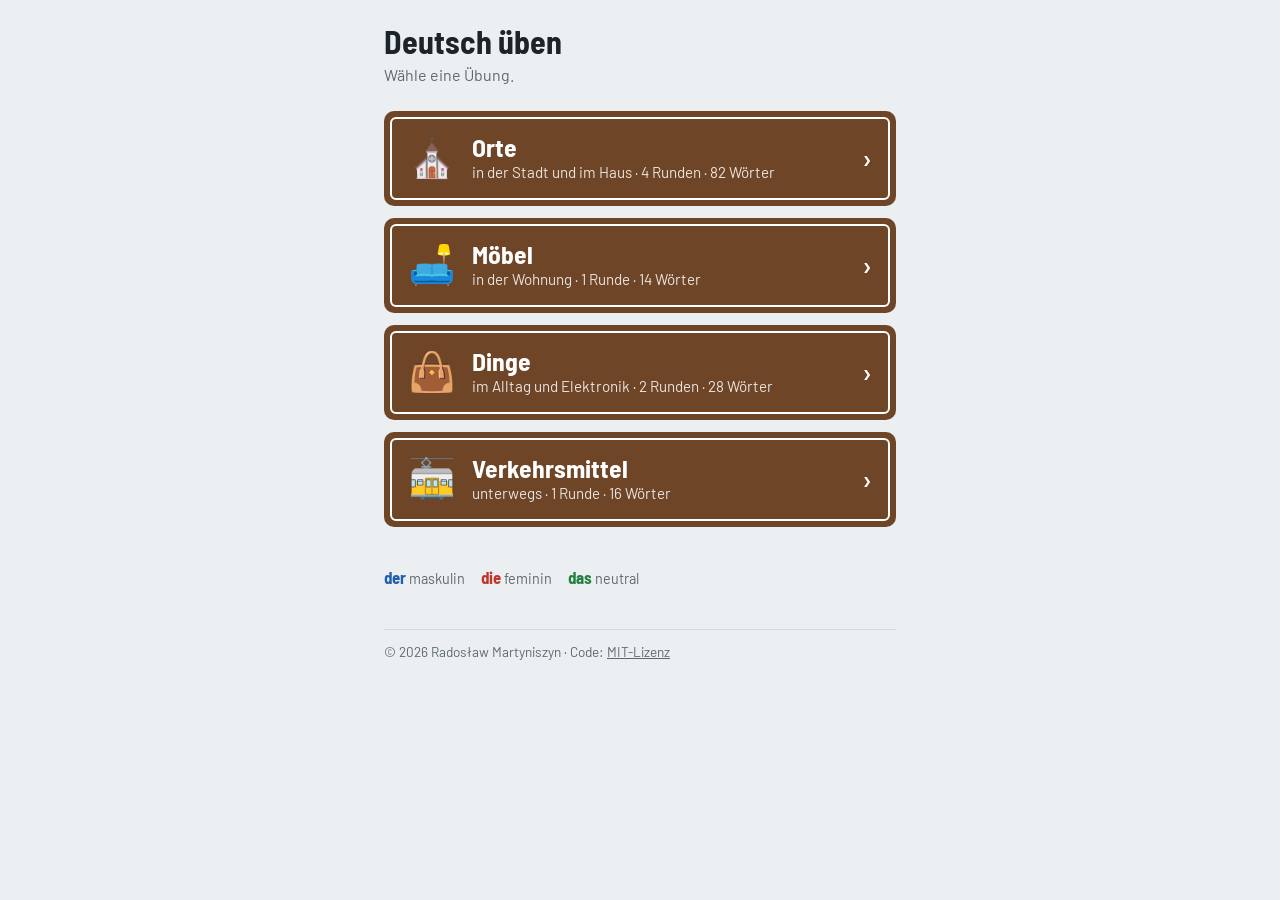
==== index.html @ 4cf9dd1f "Add webpage with German articles quizzes Co-authored-by: Claude <noreply@anthropic.com>" ====
<!doctype html>
<html lang="de">
<head>
<meta charset="utf-8">
<meta name="viewport" content="width=device-width, initial-scale=1">
<title>Deutsch üben</title>
<link rel="stylesheet" href="css/fonts.css">
<link rel="stylesheet" href="css/base.css">
<link rel="stylesheet" href="css/index.css">
</head>
<body>
<main class="app">
  <header>
    <h1>Deutsch üben</h1>
    <p class="lead">Wähle eine Übung.</p>
  </header>

  <ul class="exercises" id="exercises"></ul>

  <p class="legend">
    <span><b class="der">der</b> maskulin</span>
    <span><b class="die">die</b> feminin</span>
    <span><b class="das">das</b> neutral</span>
  </p>

  <footer class="site-footer">
    © 2026 Radosław Martyniszyn · Code: <a href="LICENSE">MIT-Lizenz</a>
  </footer>
</main>

<script src="js/orte.js"></script>
<script src="js/moebel.js"></script>
<script src="js/dinge.js"></script>
<script src="js/verkehrsmittel.js"></script>
<script src="js/index.js"></script>
</body>
</html>
---- css/fonts.css ----
/* Barlow and Barlow Semi Condensed, served from fonts/ instead of Google Fonts
   so visitors' browsers do not contact Google. Latin covers German,
   latin-ext adds Polish letters. SIL Open Font License 1.1 (fonts/OFL.txt). */

/* latin-ext */
@font-face {
  font-family: "Barlow";
  font-style: normal;
  font-weight: 400;
  font-display: swap;
  src: url("../fonts/barlow-400-latin-ext.woff2") format("woff2");
  unicode-range: U+0100-02BA, U+02BD-02C5, U+02C7-02CC, U+02CE-02D7, U+02DD-02FF, U+0304, U+0308, U+0329, U+1D00-1DBF, U+1E00-1E9F, U+1EF2-1EFF, U+2020, U+20A0-20AB, U+20AD-20C4, U+2113, U+2C60-2C7F, U+A720-A7FF;
}

/* latin */
@font-face {
  font-family: "Barlow";
  font-style: normal;
  font-weight: 400;
  font-display: swap;
  src: url("../fonts/barlow-400-latin.woff2") format("woff2");
  unicode-range: U+0000-00FF, U+0131, U+0152-0153, U+02BB-02BC, U+02C6, U+02DA, U+02DC, U+0304, U+0308, U+0329, U+2000-206F, U+20AC, U+2122, U+2191, U+2193, U+2212, U+2215, U+FEFF, U+FFFD;
}

/* latin-ext */
@font-face {
  font-family: "Barlow";
  font-style: normal;
  font-weight: 500;
  font-display: swap;
  src: url("../fonts/barlow-500-latin-ext.woff2") format("woff2");
  unicode-range: U+0100-02BA, U+02BD-02C5, U+02C7-02CC, U+02CE-02D7, U+02DD-02FF, U+0304, U+0308, U+0329, U+1D00-1DBF, U+1E00-1E9F, U+1EF2-1EFF, U+2020, U+20A0-20AB, U+20AD-20C4, U+2113, U+2C60-2C7F, U+A720-A7FF;
}

/* latin */
@font-face {
  font-family: "Barlow";
  font-style: normal;
  font-weight: 500;
  font-display: swap;
  src: url("../fonts/barlow-500-latin.woff2") format("woff2");
  unicode-range: U+0000-00FF, U+0131, U+0152-0153, U+02BB-02BC, U+02C6, U+02DA, U+02DC, U+0304, U+0308, U+0329, U+2000-206F, U+20AC, U+2122, U+2191, U+2193, U+2212, U+2215, U+FEFF, U+FFFD;
}

/* latin-ext */
@font-face {
  font-family: "Barlow";
  font-style: normal;
  font-weight: 600;
  font-display: swap;
  src: url("../fonts/barlow-600-latin-ext.woff2") format("woff2");
  unicode-range: U+0100-02BA, U+02BD-02C5, U+02C7-02CC, U+02CE-02D7, U+02DD-02FF, U+0304, U+0308, U+0329, U+1D00-1DBF, U+1E00-1E9F, U+1EF2-1EFF, U+2020, U+20A0-20AB, U+20AD-20C4, U+2113, U+2C60-2C7F, U+A720-A7FF;
}

/* latin */
@font-face {
  font-family: "Barlow";
  font-style: normal;
  font-weight: 600;
  font-display: swap;
  src: url("../fonts/barlow-600-latin.woff2") format("woff2");
  unicode-range: U+0000-00FF, U+0131, U+0152-0153, U+02BB-02BC, U+02C6, U+02DA, U+02DC, U+0304, U+0308, U+0329, U+2000-206F, U+20AC, U+2122, U+2191, U+2193, U+2212, U+2215, U+FEFF, U+FFFD;
}

/* latin-ext */
@font-face {
  font-family: "Barlow Semi Condensed";
  font-style: normal;
  font-weight: 500;
  font-display: swap;
  src: url("../fonts/barlow-semi-condensed-500-latin-ext.woff2") format("woff2");
  unicode-range: U+0100-02BA, U+02BD-02C5, U+02C7-02CC, U+02CE-02D7, U+02DD-02FF, U+0304, U+0308, U+0329, U+1D00-1DBF, U+1E00-1E9F, U+1EF2-1EFF, U+2020, U+20A0-20AB, U+20AD-20C4, U+2113, U+2C60-2C7F, U+A720-A7FF;
}

/* latin */
@font-face {
  font-family: "Barlow Semi Condensed";
  font-style: normal;
  font-weight: 500;
  font-display: swap;
  src: url("../fonts/barlow-semi-condensed-500-latin.woff2") format("woff2");
  unicode-range: U+0000-00FF, U+0131, U+0152-0153, U+02BB-02BC, U+02C6, U+02DA, U+02DC, U+0304, U+0308, U+0329, U+2000-206F, U+20AC, U+2122, U+2191, U+2193, U+2212, U+2215, U+FEFF, U+FFFD;
}

/* latin-ext */
@font-face {
  font-family: "Barlow Semi Condensed";
  font-style: normal;
  font-weight: 600;
  font-display: swap;
  src: url("../fonts/barlow-semi-condensed-600-latin-ext.woff2") format("woff2");
  unicode-range: U+0100-02BA, U+02BD-02C5, U+02C7-02CC, U+02CE-02D7, U+02DD-02FF, U+0304, U+0308, U+0329, U+1D00-1DBF, U+1E00-1E9F, U+1EF2-1EFF, U+2020, U+20A0-20AB, U+20AD-20C4, U+2113, U+2C60-2C7F, U+A720-A7FF;
}

/* latin */
@font-face {
  font-family: "Barlow Semi Condensed";
  font-style: normal;
  font-weight: 600;
  font-display: swap;
  src: url("../fonts/barlow-semi-condensed-600-latin.woff2") format("woff2");
  unicode-range: U+0000-00FF, U+0131, U+0152-0153, U+02BB-02BC, U+02C6, U+02DA, U+02DC, U+0304, U+0308, U+0329, U+2000-206F, U+20AC, U+2122, U+2191, U+2193, U+2212, U+2215, U+FEFF, U+FFFD;
}

/* latin-ext */
@font-face {
  font-family: "Barlow Semi Condensed";
  font-style: normal;
  font-weight: 700;
  font-display: swap;
  src: url("../fonts/barlow-semi-condensed-700-latin-ext.woff2") format("woff2");
  unicode-range: U+0100-02BA, U+02BD-02C5, U+02C7-02CC, U+02CE-02D7, U+02DD-02FF, U+0304, U+0308, U+0329, U+1D00-1DBF, U+1E00-1E9F, U+1EF2-1EFF, U+2020, U+20A0-20AB, U+20AD-20C4, U+2113, U+2C60-2C7F, U+A720-A7FF;
}

/* latin */
@font-face {
  font-family: "Barlow Semi Condensed";
  font-style: normal;
  font-weight: 700;
  font-display: swap;
  src: url("../fonts/barlow-semi-condensed-700-latin.woff2") format("woff2");
  unicode-range: U+0000-00FF, U+0131, U+0152-0153, U+02BB-02BC, U+02C6, U+02DA, U+02DC, U+0304, U+0308, U+0329, U+2000-206F, U+20AC, U+2122, U+2191, U+2193, U+2212, U+2215, U+FEFF, U+FFFD;
}
---- css/base.css ----
/* Shared by all pages: colours (light and dark theme), fonts,
   page layout and basic behaviour. */

:root {
  --bg: #eceff1;
  --surface: #ffffff;
  --fg: #1d2429;
  --muted: #5d6970;
  --line: #d3d9dd;
  --sign: #6e4527;
  --sign-fg: #ffffff;
  --der: #1f5fae;
  --die: #c0362c;
  --das: #23803f;
  --ok-bg: #e3f2e7;
  --bad-bg: #fbe5e3;
  --font-sign: "Barlow Semi Condensed", "Arial Narrow", "Helvetica Neue", Arial, sans-serif;
  --font-body: "Barlow", "Helvetica Neue", Arial, sans-serif;
}
@media (prefers-color-scheme: dark) {
  :root:not([data-theme="light"]) {
    --bg: #161b1f; --surface: #20272c; --fg: #e8ecee; --muted: #9aa6ad; --line: #34404a;
    --sign: #7a4d2c; --sign-fg: #fff8f0;
    --der: #6ea8f0; --die: #f07a6e; --das: #63c47f;
    --ok-bg: #1d3424; --bad-bg: #3d2220;
    color-scheme: dark;
  }
}
:root[data-theme="dark"] {
  --bg: #161b1f; --surface: #20272c; --fg: #e8ecee; --muted: #9aa6ad; --line: #34404a;
  --sign: #7a4d2c; --sign-fg: #fff8f0;
  --der: #6ea8f0; --die: #f07a6e; --das: #63c47f;
  --ok-bg: #1d3424; --bad-bg: #3d2220;
  color-scheme: dark;
}

html, body { height: 100%; }
[hidden] { display: none !important; }
body {
  margin: 0;
  background: var(--bg);
  color: var(--fg);
  font-family: var(--font-body);
  font-size: 1rem;
  line-height: 1.5;
  padding-inline: 16px;
  padding-block: 24px;
  box-sizing: border-box;
}
.app {
  max-width: 32rem;
  margin-inline: auto;
  display: flex;
  flex-direction: column;
  gap: 20px;
}

a:focus-visible,
button:focus-visible { outline: 3px solid var(--der); outline-offset: 3px; }

@media (prefers-reduced-motion: reduce) {
  * { transition: none !important; }
}
---- css/index.css ----
/* Start page */

.app { gap: 24px; }

h1 {
  font-family: var(--font-sign);
  font-weight: 700;
  font-size: 2rem;
  line-height: 1.1;
  margin: 0;
  text-wrap: balance;
}
.lead { margin: 4px 0 0; color: var(--muted); }

.exercises {
  list-style: none;
  margin: 0;
  padding: 0;
  display: flex;
  flex-direction: column;
  gap: 12px;
}

/* An exercise link looks like the brown sign on the quiz page. */
.exercise {
  display: block;
  background: var(--sign);
  color: var(--sign-fg);
  border-radius: 10px;
  padding: 6px;
  text-decoration: none;
  touch-action: manipulation;
}
.exercise-inner {
  border: 2px solid var(--sign-fg);
  border-radius: 6px;
  padding: 14px 16px;
  display: flex;
  align-items: center;
  gap: 16px;
}
.exercise .pic {
  font-family: "Apple Color Emoji", "Segoe UI Emoji", "Noto Color Emoji", sans-serif;
  font-size: 2.4rem;
  line-height: 1;
}
.exercise .text { min-width: 0; display: flex; flex-direction: column; }
.exercise .name {
  font-family: var(--font-sign);
  font-weight: 700;
  font-size: 1.6rem;
  line-height: 1.1;
}
.exercise .meta { font-size: 0.95rem; opacity: 0.85; }
.exercise .arrow {
  margin-left: auto;
  font-family: var(--font-sign);
  font-size: 1.8rem;
  line-height: 1;
}
@media (hover: hover) {
  .exercise:hover .exercise-inner { background: rgba(255, 255, 255, 0.08); }
}
.exercise:focus-visible { outline: 3px solid var(--der); outline-offset: 3px; }

.legend {
  display: flex;
  gap: 16px;
  flex-wrap: wrap;
  color: var(--muted);
  font-size: 0.9rem;
}
.legend b { font-family: var(--font-sign); font-size: 1.05rem; }
.legend .der { color: var(--der); }
.legend .die { color: var(--die); }
.legend .das { color: var(--das); }

.site-footer {
  border-top: 1px solid var(--line);
  padding-top: 12px;
  color: var(--muted);
  font-size: 0.85rem;
}
.site-footer a { color: inherit; }
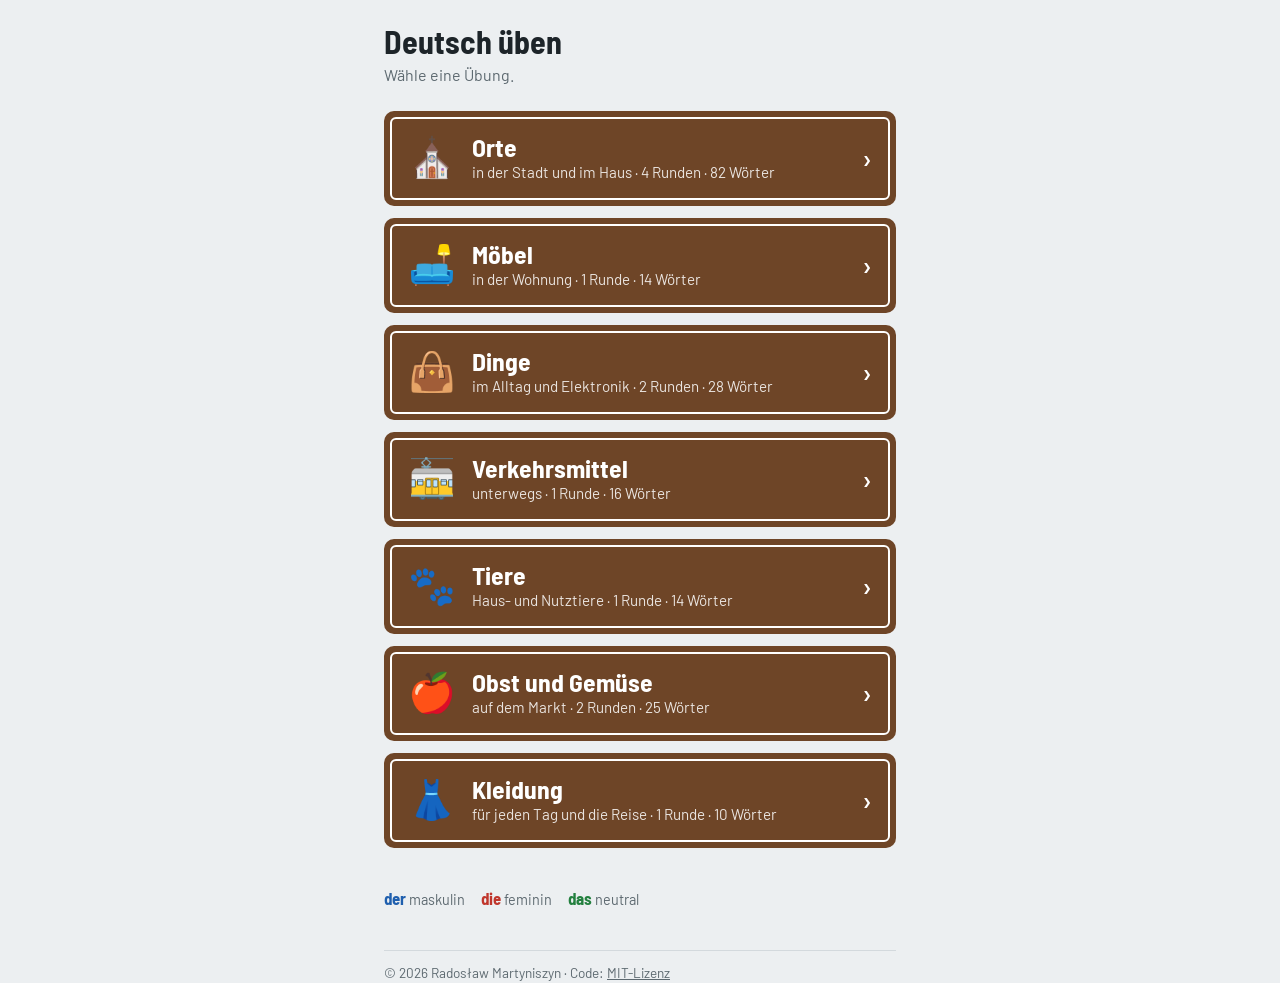
==== commit 3a37687a: "Add kleidung, obst und tierre" ====
--- a/index.html
+++ b/index.html
@@ -32,6 +32,9 @@
 <script src="js/moebel.js"></script>
 <script src="js/dinge.js"></script>
 <script src="js/verkehrsmittel.js"></script>
+<script src="js/tiere.js"></script>
+<script src="js/obst.js"></script>
+<script src="js/kleidung.js"></script>
 <script src="js/index.js"></script>
 </body>
 </html>
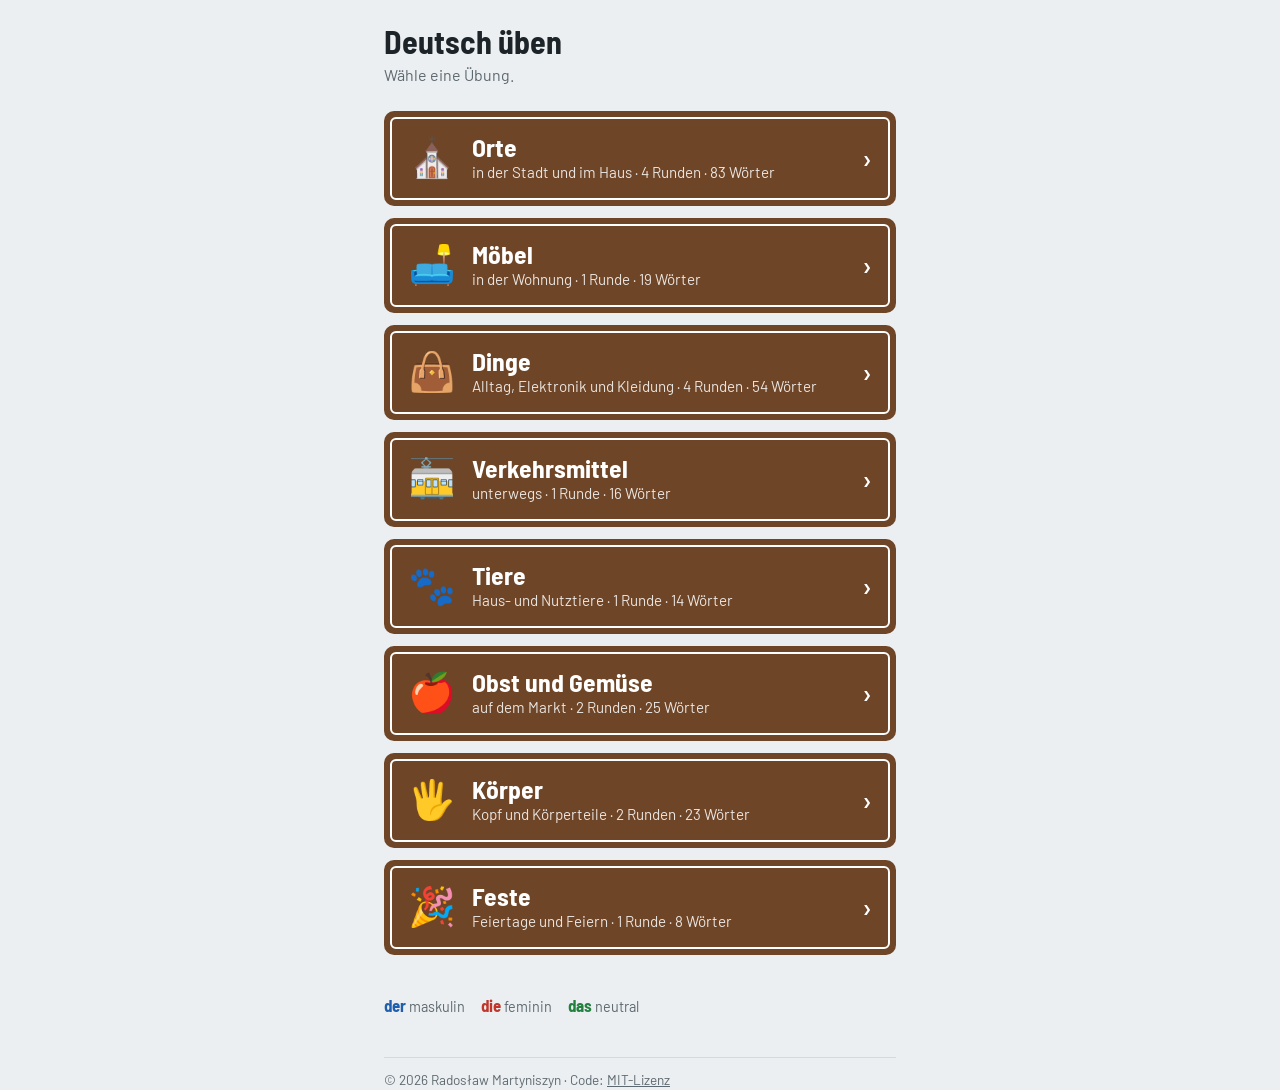
==== commit 1759a2e4: "Added new categories" ====
--- a/index.html
+++ b/index.html
@@ -34,7 +34,8 @@
 <script src="js/verkehrsmittel.js"></script>
 <script src="js/tiere.js"></script>
 <script src="js/obst.js"></script>
-<script src="js/kleidung.js"></script>
+<script src="js/koerper.js"></script>
+<script src="js/feste.js"></script>
 <script src="js/index.js"></script>
 </body>
 </html>
